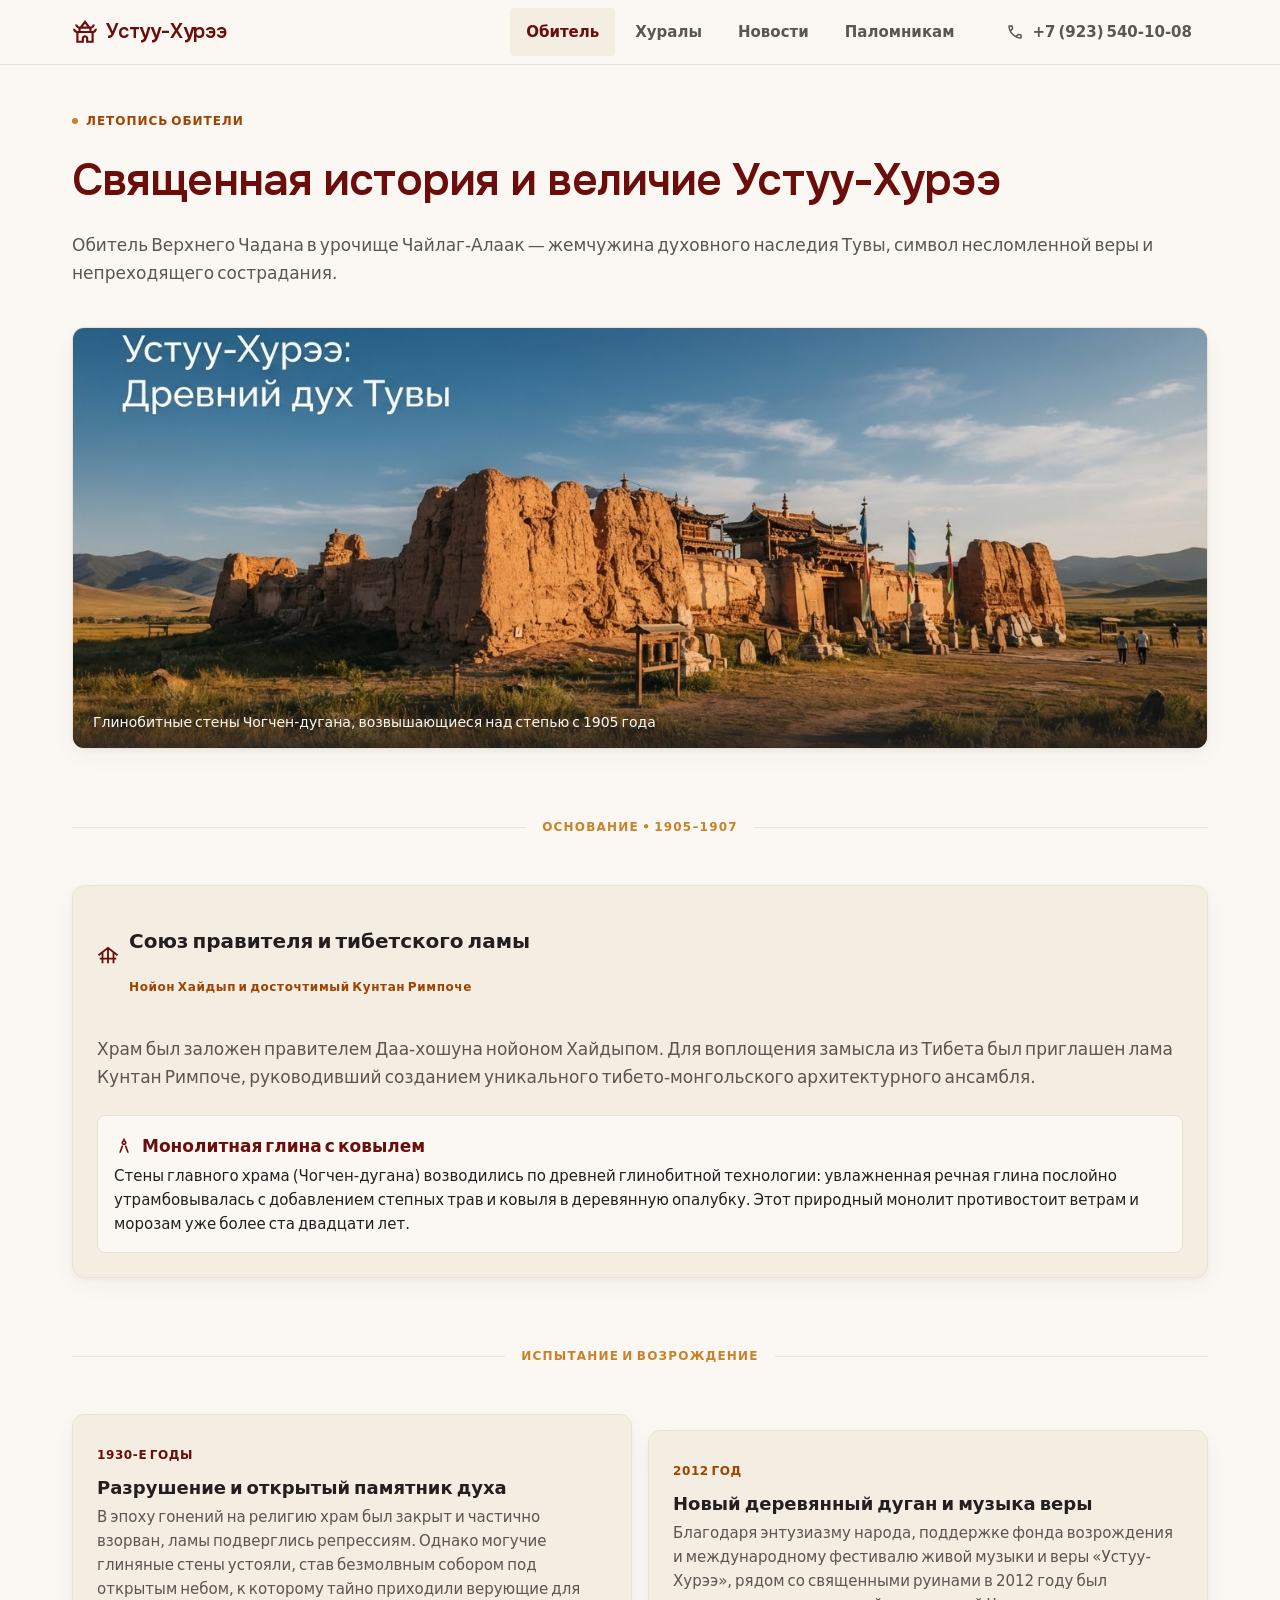
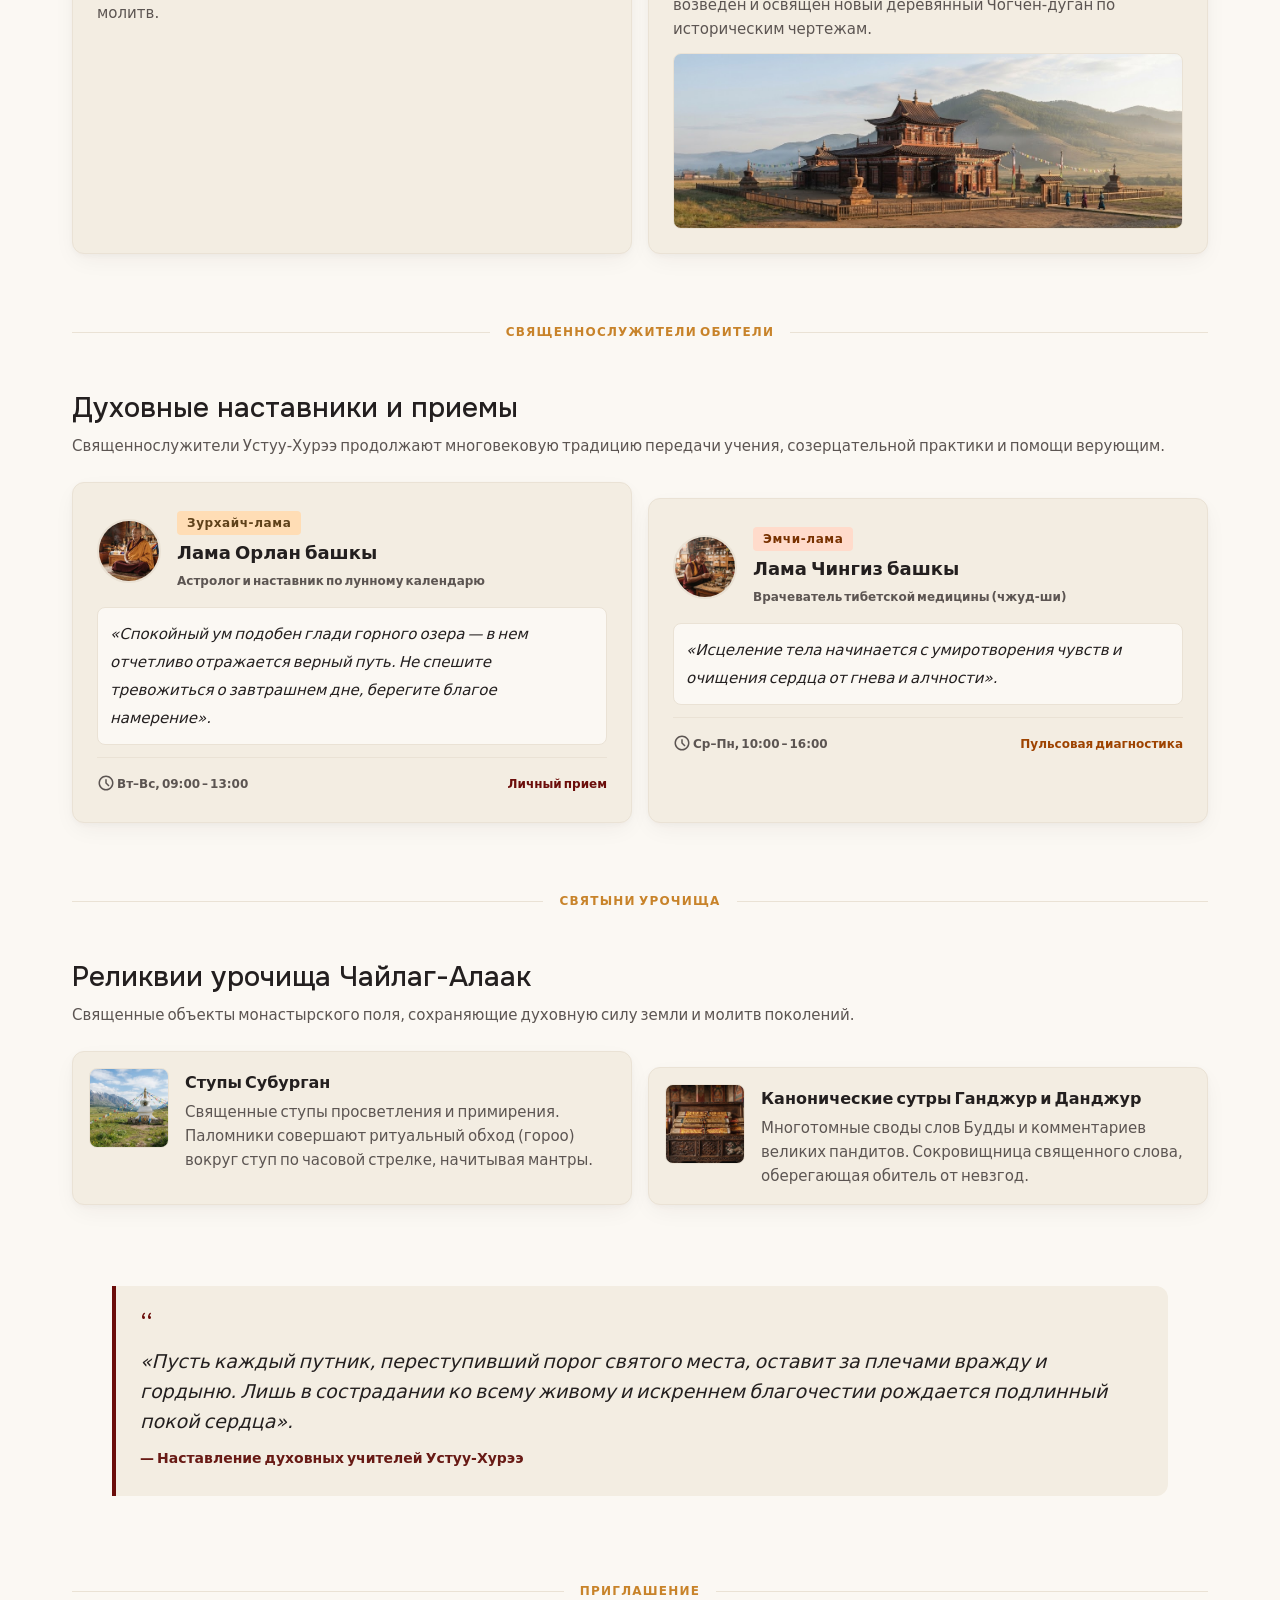
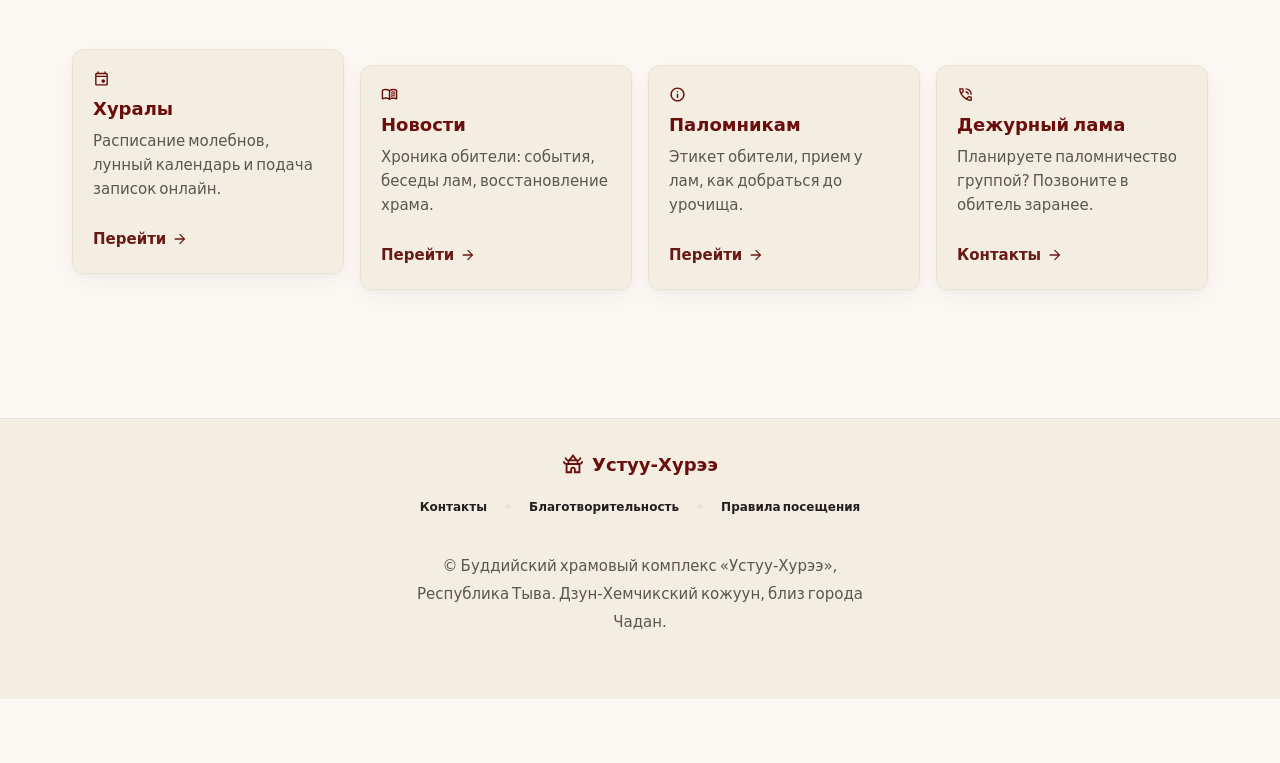
==== index.html @ 0ccac87c "Сайт Устуу-Хурээ: 4 страницы, админ-панель, дизайн-система Monastic Serenity" ====
<!DOCTYPE html>
<html lang="ru">
<head>
  <meta charset="utf-8">
  <meta name="viewport" content="width=device-width, initial-scale=1.0">
  <title>Устуу-Хурээ — буддийский храмовый комплекс в Туве</title>
  <meta name="description" content="Обитель Верхнего Чадана в урочище Чайлаг-Алаак: история с 1905 года, расписание хуралов, новости и памятка паломникам.">
  <link rel="icon" href="assets/img/favicon.png" type="image/png">
  <link rel="stylesheet" href="assets/css/site.css">
</head>
<body>

  <header class="topbar">
    <div class="container topbar-inner">
      <a class="brand" href="index.html">
        <svg class="ic" aria-hidden="true"><use href="assets/icons/sprite.svg#i-temple_buddhist"/></svg>
        <span class="brand-name" data-bind="site.name">Устуу-Хурээ</span>
      </a>
      <nav class="desktop-nav" aria-label="Основная навигация">
        <a href="index.html" class="active">Обитель</a>
        <a href="huraly.html">Хуралы</a>
        <a href="novosti.html">Новости</a>
        <a href="palomnikam.html">Паломникам</a>
        <a class="tel" data-bind-href="site.phoneHref" href="tel:+79235401008">
          <svg class="ic" aria-hidden="true"><use href="assets/icons/sprite.svg#i-call"/></svg>
          <span data-bind="site.phone">+7 (923) 540-10-08</span>
        </a>
      </nav>
    </div>
  </header>

  <main class="container page">

    <!-- 1. Hero -->
    <section class="section-gap">
      <span class="eyebrow lbl" data-bind="home.eyebrow">Летопись обители</span>
      <h1 class="h-xl" data-bind="home.title">Священная история и величие Устуу-Хурээ</h1>
      <p class="lede" data-bind="home.lede">Обитель Верхнего Чадана в урочище Чайлаг-Алаак — жемчужина духовного наследия Тувы.</p>
      <figure class="hero-media" style="margin:16px 0 0">
        <img data-bind-src="home.heroImg" src="assets/img/history-hero-clay-walls.jpg" alt="Глинобитные стены Чогчен-дугана" width="1408" height="768">
        <figcaption class="caption" data-bind="home.heroCaption">Глинобитные стены Чогчен-дугана</figcaption>
      </figure>
    </section>

    <!-- 2. Основание -->
    <section class="section-gap">
      <div class="ornament"><span data-bind="home.foundation.eyebrow">Основание • 1905–1907</span></div>
      <article class="card section-gap">
        <div class="card-head">
          <svg class="ic" aria-hidden="true"><use href="assets/icons/sprite.svg#i-foundation"/></svg>
          <div>
            <h2 class="t-lg" style="color:var(--charcoal)" data-bind="home.foundation.title">Союз правителя и тибетского ламы</h2>
            <span class="lbl" style="color:var(--secondary)" data-bind="home.foundation.subtitle">Нойон Хайдып и Кунтан Римпоче</span>
          </div>
        </div>
        <p class="body-md muted" data-bind="home.foundation.text">…</p>
        <div class="bento">
          <div class="bento-head">
            <svg class="ic" aria-hidden="true"><use href="assets/icons/sprite.svg#i-architecture"/></svg>
            <span data-bind="home.foundation.bentoTitle">Монолитная глина с ковылем</span>
          </div>
          <p data-bind="home.foundation.bentoText">…</p>
        </div>
      </article>
    </section>

    <!-- 3. Испытание и возрождение -->
    <section class="section-gap">
      <div class="ornament"><span data-bind="home.revivalEyebrow">Испытание и Возрождение</span></div>
      <div class="card-grid" id="eras-grid"><!-- eras --></div>
    </section>

    <!-- 4. Наставники -->
    <section class="section-gap">
      <div class="ornament"><span data-bind="home.lamasEyebrow">Священнослужители обители</span></div>
      <div class="section-head">
        <h2 class="h-md" style="color:var(--charcoal)" data-bind="home.lamasTitle">Духовные наставники и приемы</h2>
        <p class="body-sm muted" data-bind="home.lamasText">…</p>
      </div>
      <div class="card-grid" id="lamas-grid"><!-- lamas --></div>
    </section>

    <!-- 5. Реликвии -->
    <section class="section-gap">
      <div class="ornament"><span data-bind="home.relicsEyebrow">Святыни урочища</span></div>
      <div class="section-head">
        <h2 class="h-md" style="color:var(--charcoal)" data-bind="home.relicsTitle">Реликвии урочища Чайлаг-Алаак</h2>
        <p class="body-sm muted" data-bind="home.relicsText">…</p>
      </div>
      <div class="card-grid" id="relics-grid"><!-- relics --></div>
    </section>

    <!-- 6. Цитата -->
    <section>
      <blockquote class="Quote-block">
        <div class="Quote-mark">“</div>
        <p class="Quote-text" data-bind="home.quote.text">…</p>
        <footer class="Quote-author" data-bind="home.quote.author">— …</footer>
      </blockquote>
    </section>

    <!-- 7. Быстрые разделы -->
    <section class="section-gap">
      <div class="ornament"><span data-bind="home.inviteEyebrow">Приглашение</span></div>
      <div class="quick-grid">
        <a class="card quick-card" href="huraly.html">
          <svg class="ic" aria-hidden="true"><use href="assets/icons/sprite.svg#i-event"/></svg>
          <h3 class="t-md">Хуралы</h3>
          <p>Расписание молебнов, лунный календарь и подача записок онлайн.</p>
          <span class="link-arrow">Перейти <svg class="ic ic-sm" aria-hidden="true"><use href="assets/icons/sprite.svg#i-arrow_forward"/></svg></span>
        </a>
        <a class="card quick-card" href="novosti.html">
          <svg class="ic" aria-hidden="true"><use href="assets/icons/sprite.svg#i-menu_book"/></svg>
          <h3 class="t-md">Новости</h3>
          <p>Хроника обители: события, беседы лам, восстановление храма.</p>
          <span class="link-arrow">Перейти <svg class="ic ic-sm" aria-hidden="true"><use href="assets/icons/sprite.svg#i-arrow_forward"/></svg></span>
        </a>
        <a class="card quick-card" href="palomnikam.html">
          <svg class="ic" aria-hidden="true"><use href="assets/icons/sprite.svg#i-info"/></svg>
          <h3 class="t-md">Паломникам</h3>
          <p>Этикет обители, прием у лам, как добраться до урочища.</p>
          <span class="link-arrow">Перейти <svg class="ic ic-sm" aria-hidden="true"><use href="assets/icons/sprite.svg#i-arrow_forward"/></svg></span>
        </a>
        <a class="card quick-card" href="palomnikam.html#kontakt">
          <svg class="ic" aria-hidden="true"><use href="assets/icons/sprite.svg#i-phone_in_talk"/></svg>
          <h3 class="t-md">Дежурный лама</h3>
          <p>Планируете паломничество группой? Позвоните в обитель заранее.</p>
          <span class="link-arrow">Контакты <svg class="ic ic-sm" aria-hidden="true"><use href="assets/icons/sprite.svg#i-arrow_forward"/></svg></span>
        </a>
      </div>
    </section>

  </main>

  <footer class="site-footer">
    <div class="container footer-inner">
      <div class="footer-brand">
        <svg class="ic" aria-hidden="true"><use href="assets/icons/sprite.svg#i-temple_buddhist"/></svg>
        <span class="t-md" style="color:var(--primary)" data-bind="site.name">Устуу-Хурээ</span>
      </div>
      <nav class="footer-nav" aria-label="Дополнительно">
        <a href="palomnikam.html#kontakt">Контакты</a>
        <span class="dot">•</span>
        <a href="palomnikam.html#blagotvoritelnost">Благотворительность</a>
        <span class="dot">•</span>
        <a href="palomnikam.html">Правила посещения</a>
      </nav>
      <p class="footer-copy" data-bind="site.footerRegion">© Буддийский храмовый комплекс «Устуу-Хурээ», Республика Тыва.</p>
    </div>
  </footer>

  <nav class="tabbar" aria-label="Нижняя навигация">
    <a href="huraly.html">
      <svg class="ic" aria-hidden="true"><use href="assets/icons/sprite.svg#i-event"/></svg>
      <span>Хуралы</span>
    </a>
    <a href="novosti.html">
      <svg class="ic" aria-hidden="true"><use href="assets/icons/sprite.svg#i-menu_book"/></svg>
      <span>Новости</span>
    </a>
    <a href="index.html" class="active">
      <svg class="ic" aria-hidden="true"><use href="assets/icons/sprite.svg#i-auto_stories"/></svg>
      <span>Обитель</span>
    </a>
    <a href="palomnikam.html">
      <svg class="ic" aria-hidden="true"><use href="assets/icons/sprite.svg#i-info"/></svg>
      <span>Паломникам</span>
    </a>
  </nav>

  <script src="assets/js/site.js" defer></script>
  <script src="assets/js/render.js" defer></script>
</body>
</html>
---- assets/css/site.css ----
/* ==========================================================================
   Устуу-Хурээ — huree.ru
   Дизайн-система: «Ustuu-Khuree Monastic Serenity»
   Заголовки: Onest (замена Epilogue — у Epilogue нет кириллицы)
   Текст: Manrope
   ========================================================================== */

/* ---------- Шрифты (self-hosted) ---------- */
@font-face {
  font-family: 'Onest';
  font-style: normal;
  font-weight: 400 800;
  font-display: swap;
  src: url('../fonts/onest-cyrillic.woff2') format('woff2');
  unicode-range: U+0301, U+0400-045F, U+0490-0491, U+04B0-04B1, U+2116;
}
@font-face {
  font-family: 'Onest';
  font-style: normal;
  font-weight: 400 800;
  font-display: swap;
  src: url('../fonts/onest-latin.woff2') format('woff2');
  unicode-range: U+0000-00FF, U+0131, U+0152-0153, U+02BB-02BC, U+02C6, U+02DA, U+02DC, U+2000-206F, U+20AC, U+2122, U+2212, U+FEFF, U+FFFD;
}
@font-face {
  font-family: 'Manrope';
  font-style: normal;
  font-weight: 400 800;
  font-display: swap;
  src: url('../fonts/manrope-cyrillic.woff2') format('woff2');
  unicode-range: U+0301, U+0400-045F, U+0490-0491, U+04B0-04B1, U+2116;
}
@font-face {
  font-family: 'Manrope';
  font-style: normal;
  font-weight: 400 800;
  font-display: swap;
  src: url('../fonts/manrope-latin.woff2') format('woff2');
  unicode-range: U+0000-00FF, U+0131, U+0152-0153, U+02BB-02BC, U+02C6, U+02DA, U+02DC, U+2000-206F, U+20AC, U+2122, U+2212, U+FEFF, U+FFFD;
}

/* ---------- Токены ---------- */
:root {
  /* Палитра */
  --ivory: #FBF8F3;          /* фон-основа */
  --sand: #F3EDE2;           /* карточки, блоки */
  --linen: #EAE2D5;          /* границы */
  --charcoal: #231F1F;       /* основной текст */
  --muted: #5C5552;          /* вторичный текст */
  --primary: #6B0D0A;        /* монашеский бордо (заголовки, акценты) */
  --deep-burgundy: #681A15;  /* hover основного */
  --secondary: #9E4300;      /* терракота (интерактив, теги) */
  --saffron: #C8832A;        /* шагреневое золото (орнаменты) */
  --tertiary: #9D7A4D;       /* степная латунь */
  --primary-container: #8B261E;
  --primary-fixed: #FFDAD5;
  --secondary-fixed: #FFDBCB;
  --tertiary-fixed: #FFDDB5;
  --on-white: #FFFFFF;

  /* Тени */
  --shadow-ambient: 0 8px 24px -4px rgba(43, 38, 37, .06), 0 2px 6px -1px rgba(43, 38, 37, .04);

  /* Радиусы */
  --r-sm: 4px;
  --r-md: 8px;
  --r-lg: 12px;

  /* Типографика */
  --ff-head: 'Onest', 'Epilogue', system-ui, sans-serif;
  --ff-body: 'Manrope', system-ui, sans-serif;

  /* Сетка */
  --container: 75rem;
  --gutter: 1.25rem;
}

@media (min-width: 768px) {
  :root { --gutter: 2rem; }
}

/* ---------- Базовое ---------- */
*, *::before, *::after { box-sizing: border-box; }

html { -webkit-text-size-adjust: 100%; scroll-behavior: smooth; }

body {
  margin: 0;
  font-family: var(--ff-body);
  font-size: 17px;
  line-height: 28px;
  color: var(--charcoal);
  background: var(--ivory);
  min-height: 100vh;
  display: flex;
  flex-direction: column;
  -webkit-font-smoothing: antialiased;
  padding-bottom: calc(4rem + env(safe-area-inset-bottom)); /* место под нижнюю навигацию */
}

img { max-width: 100%; display: block; }

a { color: var(--primary); text-decoration: none; }
a:hover { color: var(--deep-burgundy); }

::selection { background: var(--primary-fixed); color: var(--primary); }

:focus-visible { outline: 2px solid var(--secondary); outline-offset: 2px; }

/* ---------- Контейнер ---------- */
.container {
  width: 100%;
  max-width: var(--container);
  margin-inline: auto;
  padding-inline: var(--gutter);
}

/* ---------- Иконки ---------- */
.ic {
  width: 1em;
  height: 1em;
  fill: currentColor;
  flex-shrink: 0;
  vertical-align: -0.125em;
}
.ic-lg { font-size: 24px; }
.ic-md { font-size: 20px; }
.ic-sm { font-size: 16px; }
.ic-xs { font-size: 13px; }

/* ---------- Типографика ---------- */
.h-xl, .h-lg, .h-md, .h-sm {
  font-family: var(--ff-head);
  color: var(--primary);
  margin: 0;
  text-wrap: balance;
}
.h-xl { font-size: 32px; line-height: 40px; font-weight: 600; letter-spacing: -0.01em; }
.h-lg { font-size: 26px; line-height: 34px; font-weight: 600; letter-spacing: -0.01em; }
.h-md { font-size: 22px; line-height: 30px; font-weight: 500; }
.h-sm { font-size: 22px; line-height: 30px; font-weight: 500; }

.t-lg { font-family: var(--ff-body); font-size: 20px; line-height: 28px; font-weight: 600; }
.t-md { font-family: var(--ff-body); font-size: 18px; line-height: 26px; font-weight: 600; }
.t-sm { font-family: var(--ff-body); font-size: 16px; line-height: 24px; font-weight: 600; }

.body-lg { font-size: 19px; line-height: 30px; }
.body-md { font-size: 17px; line-height: 28px; }
.body-sm { font-size: 15px; line-height: 24px; }
.body-sm, .body-md, .body-lg, .lede { margin: 0; }
.muted { color: var(--muted); }
.lede { color: var(--muted); line-height: 28px; }

.lbl {
  font-family: var(--ff-body);
  font-size: 12px;
  line-height: 16px;
  font-weight: 600;
  letter-spacing: 0.05em;
}
.lbl-lg { font-size: 16px; line-height: 22px; letter-spacing: 0.02em; font-weight: 600; }
.lbl-md { font-size: 14px; line-height: 20px; letter-spacing: 0.03em; font-weight: 500; }
.uppercase { text-transform: uppercase; }

@media (min-width: 768px) {
  .h-xl { font-size: 44px; line-height: 54px; letter-spacing: -0.02em; }
  .h-lg { font-size: 36px; line-height: 46px; }
  .h-md { font-size: 28px; line-height: 36px; }
}

/* ---------- Кнопки ---------- */
.btn {
  display: inline-flex;
  align-items: center;
  justify-content: center;
  gap: 8px;
  min-height: 48px;
  padding: 0 24px;
  border: none;
  border-radius: var(--r-sm);
  font-family: var(--ff-body);
  font-size: 16px;
  font-weight: 600;
  line-height: 22px;
  letter-spacing: 0.02em;
  cursor: pointer;
  transition: background-color .2s ease, color .2s ease, opacity .2s ease;
  text-decoration: none;
}
.btn-primary { background: var(--primary); color: var(--on-white); box-shadow: var(--shadow-ambient); }
.btn-primary:hover { background: var(--deep-burgundy); color: var(--on-white); }
.btn-secondary { background: transparent; color: var(--charcoal); border: 1px solid var(--linen); }
.btn-secondary:hover { background: var(--sand); }
.btn:active { opacity: .9; }
.btn-block { width: 100%; min-height: 54px; }

/* Тихая ссылка */
.link {
  color: var(--primary);
  text-decoration: underline;
  text-underline-offset: 4px;
  text-decoration-thickness: 1px;
  transition: color .2s ease;
}
.link:hover { color: var(--deep-burgundy); }
.link-arrow { display: inline-flex; align-items: center; gap: 6px; color: var(--deep-burgundy); font-weight: 600; text-decoration: none; }
.link-arrow:hover { text-decoration: underline; text-underline-offset: 4px; }

/* ---------- Чипы / бейджи ---------- */
.chip {
  display: inline-flex;
  align-items: center;
  gap: 6px;
  padding: 8px 16px;
  border-radius: 4px;
  border: 1px solid var(--linen);
  background: var(--sand);
  color: var(--charcoal);
  font-size: 14px;
  font-weight: 500;
  line-height: 20px;
  letter-spacing: 0.03em;
  white-space: nowrap;
  cursor: pointer;
  transition: background-color .2s ease, color .2s ease;
}
.chip:hover { background: var(--linen); }
.chip-active { background: var(--primary); border-color: var(--primary); color: var(--on-white); }
.chip-row { display: flex; gap: 8px; overflow-x: auto; padding-bottom: 4px; scrollbar-width: none; margin-inline: calc(var(--gutter) * -1); padding-inline: var(--gutter); }
.chip-row::-webkit-scrollbar { display: none; }

/* Метка-надзаголовок */
.eyebrow {
  display: inline-flex;
  align-items: center;
  gap: 8px;
  color: var(--secondary);
  font-weight: 600;
  text-transform: uppercase;
  letter-spacing: 0.08em;
}
.eyebrow::before { content: ''; width: 6px; height: 6px; border-radius: 50%; background: var(--saffron); }

.badge {
  display: inline-block;
  padding: 4px 10px;
  border-radius: 4px;
  font-size: 12px;
  font-weight: 600;
  line-height: 16px;
  letter-spacing: 0.05em;
}
.badge-primary { background: var(--primary-container); color: var(--on-white); }
.badge-time { background: var(--saffron); color: var(--on-white); }
.badge-muted { background: var(--tertiary-fixed); color: #5E411A; }
.badge-outline { background: var(--ivory); border: 1px solid var(--linen); color: var(--secondary); }
.badge-tag { background: var(--secondary-fixed); color: #783100; }

/* ---------- Карточки ---------- */
.card {
  background: var(--sand);
  border: 1px solid var(--linen);
  border-radius: var(--r-lg);
  padding: 24px;
  box-shadow: var(--shadow-ambient);
}
.card-plain { box-shadow: none; }
.card-pad-md { padding: 18px; }

.card + .card { margin-top: 16px; }
.card-grid { display: grid; gap: 16px; grid-template-columns: 1fr; }
@media (min-width: 768px) { .card-grid { grid-template-columns: repeat(2, 1fr); } }
@media (min-width: 1024px) { .card-grid-3 { grid-template-columns: repeat(3, 1fr); } }

/* Заголовок карточки с иконкой */
.card-head { display: flex; align-items: center; gap: 10px; margin-bottom: 12px; }
.card-head .ic { color: var(--primary); font-size: 22px; }

/* Водяной знак-иконка в правом верхнем углу карточки */
.watermark { position: absolute; top: -16px; right: -16px; width: 90px; height: 90px; color: var(--primary); opacity: .05; pointer-events: none; }
.card-relative { position: relative; overflow: hidden; }

/* Правило с ромбом (традиционный разделитель) */
.divider-knot {
  display: flex;
  align-items: center;
  gap: 8px;
  opacity: .5;
  margin: 8px 0;
}
.divider-knot::before, .divider-knot::after { content: ''; height: 1px; background: var(--linen); flex: 1; }
.divider-knot > span { color: var(--tertiary); font-size: 12px; }

/* Секционный заголовок-орнамент */
.ornament {
  display: flex;
  align-items: center;
  gap: 16px;
  margin-bottom: 20px;
}
.ornament::before, .ornament::after { content: ''; height: 1px; background: var(--linen); flex: 1; }
.ornament > span { color: var(--saffron); font-size: 12px; font-weight: 600; letter-spacing: 0.1em; text-transform: uppercase; white-space: nowrap; }

/* ---------- Секции ---------- */
main { flex: 1; }
.page { display: flex; flex-direction: column; gap: 64px; padding-top: 24px; padding-bottom: 64px; }
.section-gap { display: flex; flex-direction: column; gap: 16px; }

@media (min-width: 768px) {
  .page { padding-top: 48px; padding-bottom: 96px; }
  .section-gap { gap: 24px; }
}

/* ---------- Hero ---------- */
.hero-media {
  position: relative;
  border-radius: var(--r-lg);
  overflow: hidden;
  border: 1px solid var(--linen);
  box-shadow: var(--shadow-ambient);
}
.hero-media img { width: 100%; height: 256px; object-fit: cover; }
@media (min-width: 768px) { .hero-media img { height: 420px; } }
.hero-media .caption {
  position: absolute;
  inset-inline: 0;
  bottom: 0;
  padding: 24px 20px 16px;
  background: linear-gradient(to top, rgba(35, 31, 31, .8), transparent);
  color: var(--ivory);
  font-size: 14px;
  line-height: 20px;
  font-weight: 500;
}

.hero-meta {
  display: flex;
  justify-content: space-between;
  gap: 12px;
  padding: 12px 16px;
  background: rgba(243, 237, 226, .95);
  border-top: 1px solid var(--linen);
  font-size: 12px;
  font-weight: 600;
  color: var(--muted);
}
.hero-meta strong { color: var(--deep-burgundy); }

/* ---------- Шапка ---------- */
.topbar {
  position: sticky;
  top: 0;
  z-index: 40;
  background: var(--ivory);
  border-bottom: 1px solid var(--linen);
}
.topbar-inner {
  display: flex;
  align-items: center;
  justify-content: space-between;
  height: 64px;
}
.brand { display: inline-flex; align-items: center; gap: 8px; color: var(--primary); }
.brand .ic { font-size: 26px; }
.brand-name {
  font-family: var(--ff-head);
  font-size: 20px;
  font-weight: 600;
  letter-spacing: -0.01em;
}

/* Десктоп-меню */
.desktop-nav { display: none; }
.topbar .tel { display: none; }
@media (min-width: 768px) {
  .desktop-nav { display: flex; align-items: center; gap: 4px; }
  .desktop-nav a {
    padding: 10px 16px;
    border-radius: var(--r-sm);
    font-size: 15px;
    font-weight: 600;
    color: var(--muted);
    transition: color .2s, background-color .2s;
  }
  .desktop-nav a:hover { color: var(--primary); background: var(--sand); }
  .desktop-nav a.active { color: var(--primary); background: var(--sand); }
  .topbar .tel { display: inline-flex; align-items: center; gap: 8px; margin-left: 16px; font-weight: 600; }
  .topbar .tel .ic { font-size: 18px; }
}

/* ---------- Нижняя навигация (mobile) ---------- */
.tabbar {
  position: fixed;
  bottom: 0;
  left: 0;
  right: 0;
  z-index: 50;
  display: flex;
  justify-content: space-around;
  align-items: center;
  height: calc(4rem + env(safe-area-inset-bottom));
  padding-bottom: env(safe-area-inset-bottom);
  background: var(--ivory);
  border-top: 1px solid var(--linen);
}
.tabbar a {
  display: flex;
  flex-direction: column;
  align-items: center;
  justify-content: center;
  gap: 2px;
  flex: 1;
  height: 100%;
  color: var(--muted);
  font-size: 12px;
  font-weight: 600;
  letter-spacing: 0.05em;
  transition: color .2s ease, transform .15s ease;
}
.tabbar a .ic { font-size: 24px; }
.tabbar a:hover { color: var(--secondary); }
.tabbar a:active { transform: scale(.95); }
.tabbar a.active { color: var(--primary); }
@media (min-width: 768px) { .tabbar { display: none; } }

/* ---------- Хуралы: карточка службы ---------- */
.service { position: relative; overflow: hidden; }
.service-top { display: flex; flex-wrap: wrap; align-items: center; justify-content: space-between; gap: 8px; }
.service-badges { display: flex; align-items: center; gap: 8px; flex-wrap: wrap; }
.service-place { display: inline-flex; align-items: center; gap: 4px; color: var(--muted); font-size: 12px; font-weight: 600; }
.service-place .ic { font-size: 16px; }
.service-title { color: var(--primary); font-weight: 700; letter-spacing: -0.01em; margin: 12px 0 4px; }
.service-foot {
  display: flex;
  flex-direction: column;
  gap: 12px;
  padding-top: 12px;
  margin-top: 12px;
  border-top: 1px solid rgba(234, 226, 213, .8);
}
@media (min-width: 640px) {
  .service-foot { flex-direction: row; align-items: center; justify-content: space-between; }
}
.service-offering { display: inline-flex; align-items: center; gap: 8px; color: var(--charcoal); font-size: 12px; font-weight: 600; }
.service-offering .ic { color: var(--saffron); font-size: 18px; }
.service-note { display: flex; align-items: center; gap: 6px; color: var(--muted); font-size: 15px; }
.service-note .ic { color: var(--tertiary); font-size: 18px; }

/* ---------- Табы периода ---------- */
.tabs {
  display: grid;
  grid-template-columns: repeat(2, 1fr);
  gap: 4px;
  padding: 4px;
  background: var(--sand);
  border: 1px solid var(--linen);
  border-radius: var(--r-md);
}
@media (min-width: 640px) { .tabs { display: flex; flex-wrap: wrap; } }
.tab {
  padding: 10px 16px;
  border: none;
  background: transparent;
  border-radius: calc(var(--r-md) - 3px);
  font-family: var(--ff-body);
  font-size: 14px;
  font-weight: 500;
  color: var(--muted);
  cursor: pointer;
  transition: background-color .15s ease, color .15s ease;
  display: inline-flex;
  align-items: center;
  justify-content: center;
  gap: 6px;
  white-space: nowrap;
}
.tab:hover { color: var(--primary); }
.tab-active {
  background: var(--ivory);
  color: var(--primary);
  font-weight: 700;
  border: 1px solid rgba(234, 226, 213, .6);
  box-shadow: var(--shadow-ambient);
}

/* ---------- Формы ---------- */
.field { display: flex; flex-direction: column; gap: 6px; }
.field > label, .field > span > label {
  font-size: 14px;
  font-weight: 600;
  color: var(--charcoal);
}
.field-hint { font-size: 15px; color: var(--muted); margin: 0; }

.input, .select, .textarea {
  width: 100%;
  font-family: var(--ff-body);
  font-size: 17px;
  line-height: 24px;
  color: var(--charcoal);
  background: var(--ivory);
  border: 1px solid var(--linen);
  border-radius: var(--r-sm);
  padding: 14px 16px;
  transition: border-color .2s ease;
}
.input:focus, .select:focus, .textarea:focus {
  outline: none;
  border-color: var(--muted);
}
.input::placeholder, .textarea::placeholder { color: rgba(92, 85, 82, .7); }
.textarea { resize: vertical; min-height: 96px; }

.select-wrap { position: relative; }
.select { appearance: none; padding-right: 48px; cursor: pointer; }
.select-wrap .ic {
  position: absolute;
  right: 16px;
  top: 50%;
  transform: translateY(-50%);
  color: var(--muted);
  font-size: 22px;
  pointer-events: none;
}

/* Радио-карточки */
.radio-grid { display: grid; gap: 8px; }
.radio-grid.cols-2 { grid-template-columns: repeat(2, 1fr); }
.radio-grid.cols-4 { grid-template-columns: repeat(2, 1fr); }
@media (min-width: 640px) { .radio-grid.cols-4 { grid-template-columns: repeat(4, 1fr); } }
.radio-card {
  position: relative;
  display: flex;
  align-items: center;
  justify-content: center;
  gap: 6px;
  min-height: 48px;
  padding: 12px 16px;
  border: 1px solid var(--linen);
  border-radius: var(--r-sm);
  background: var(--ivory);
  font-size: 14px;
  font-weight: 600;
  cursor: pointer;
  transition: background-color .2s ease, border-color .2s ease, color .2s ease;
}
.radio-card:hover { background: var(--sand); }
.radio-card input { position: absolute; opacity: 0; pointer-events: none; }
.radio-card:has(:checked) { border-color: var(--primary); background: rgba(255, 218, 213, .4); color: var(--primary); }
.radio-card.alt:has(:checked) { border-color: var(--secondary); background: rgba(254, 219, 203, .5); color: var(--secondary); }
.radio-card .ic { font-size: 18px; }

/* Форма в карточке */
.form-card { padding: 24px; }
@media (min-width: 768px) { .form-card { padding: 32px; } }
.form-card form { display: flex; flex-direction: column; gap: 16px; }
.form-section-head { padding-bottom: 16px; border-bottom: 1px solid var(--linen); display: flex; flex-direction: column; gap: 8px; }
.form-note { text-align: center; color: var(--muted); font-size: 12px; margin: 0; }

/* Успех после отправки */
.form-success {
  display: flex;
  flex-direction: column;
  align-items: center;
  gap: 8px;
  text-align: center;
  padding: 24px 16px;
  color: var(--primary);
}
.form-success .ic { font-size: 44px; color: var(--saffron); }

/* ---------- Новости ---------- */
.news-item { display: flex; gap: 16px; padding: 18px; }
.news-thumb {
  width: 96px;
  height: 96px;
  flex-shrink: 0;
  border-radius: var(--r-md);
  overflow: hidden;
  background: var(--linen);
}
.news-thumb img { width: 100%; height: 100%; object-fit: cover; }
.news-body { display: flex; flex-direction: column; gap: 4px; min-width: 0; flex: 1; }
.news-cat { display: inline-flex; align-items: center; gap: 4px; color: var(--secondary); font-size: 12px; font-weight: 600; }
.news-cat .ic { font-size: 13px; }
.news-title { color: var(--charcoal); font-weight: 600; }
.news-title a { color: inherit; }
.news-title a:hover { color: var(--primary); }
.news-excerpt { color: var(--muted); display: -webkit-box; -webkit-line-clamp: 2; -webkit-box-orient: vertical; overflow: hidden; }
.news-meta {
  display: flex;
  justify-content: space-between;
  gap: 8px;
  margin-top: auto;
  padding-top: 8px;
  border-top: 1px solid rgba(234, 226, 213, .6);
  color: var(--muted);
  font-size: 12px;
  font-weight: 600;
}
.news-meta a { color: var(--primary); font-weight: 700; }
.news-meta a:hover { text-decoration: underline; text-underline-offset: 3px; }

/* Главная новость */
.news-feature { padding: 0; overflow: hidden; position: relative; }
.news-feature-img { position: relative; }
.news-feature-img img { width: 100%; height: 224px; object-fit: cover; }
@media (min-width: 768px) { .news-feature-img img { height: 320px; } }
.news-feature-flag {
  position: absolute;
  top: 16px;
  left: 16px;
  padding: 6px 12px;
  border-radius: var(--r-sm);
  background: var(--deep-burgundy);
  color: var(--ivory);
  font-size: 12px;
  font-weight: 600;
  letter-spacing: 0.05em;
}
.news-feature-reading {
  position: absolute;
  bottom: 8px;
  right: 16px;
  display: inline-flex;
  align-items: center;
  gap: 4px;
  padding: 2px 8px;
  border-radius: var(--r-sm);
  background: rgba(35, 31, 31, .8);
  color: var(--ivory);
  font-size: 12px;
  font-weight: 600;
  backdrop-filter: blur(4px);
}
.news-feature-body { padding: 24px; display: flex; flex-direction: column; gap: 8px; }
@media (min-width: 768px) { .news-feature-body { padding: 32px; } }
.news-feature-body h2 { margin: 0; color: var(--primary); font-size: 22px; line-height: 30px; font-weight: 500; }
.news-quote {
  border-left: 2px solid var(--primary);
  background: var(--ivory);
  padding: 12px 16px;
  border-radius: 0 var(--r-sm) var(--r-sm) 0;
  color: var(--muted);
  font-style: italic;
  font-size: 15px;
}

/* ---------- Правила паломникам ---------- */
.rule-item { display: flex; gap: 12px; align-items: flex-start; padding: 16px; }
.rule-icon {
  width: 40px;
  height: 40px;
  border-radius: var(--r-sm);
  background: var(--ivory);
  border: 1px solid var(--linen);
  display: flex;
  align-items: center;
  justify-content: center;
  color: var(--primary);
  flex-shrink: 0;
}
.rule-icon .ic { font-size: 20px; }
.rule-item h3 { margin: 0 0 4px; color: var(--primary); font-size: 16px; font-weight: 600; }
.rule-item p { margin: 0; color: var(--muted); font-size: 15px; line-height: 24px; }
.rule-item strong { color: var(--charcoal); font-weight: 600; }

/* ---------- Ламы ---------- */
.lama-card { display: flex; flex-direction: column; gap: 12px; }
.lama-head { display: flex; align-items: center; gap: 16px; }
.lama-avatar { width: 64px; height: 64px; border-radius: 50%; overflow: hidden; border: 2px solid var(--linen); flex-shrink: 0; }
.lama-avatar img { width: 100%; height: 100%; object-fit: cover; }
.lama-role { display: inline-block; padding: 2px 8px; border-radius: 4px; font-size: 12px; font-weight: 600; }
.lama-name { margin: 4px 0 2px; color: var(--charcoal); }
.lama-spec { color: var(--muted); font-size: 12px; font-weight: 600; margin: 0; }
.lama-quote {
  background: var(--ivory);
  border: 1px solid var(--linen);
  border-radius: var(--r-md);
  padding: 12px;
  color: var(--charcoal);
  font-style: italic;
  font-size: 15px;
  margin: 0;
}
.lama-schedule {
  display: flex;
  justify-content: space-between;
  align-items: center;
  gap: 8px;
  padding-top: 12px;
  border-top: 1px solid var(--linen);
  color: var(--muted);
  font-size: 12px;
  font-weight: 600;
}
.lama-schedule .ic { font-size: 18px; vertical-align: -4px; }

/* ---------- Реликвии ---------- */
.relic { display: flex; gap: 16px; align-items: flex-start; padding: 16px; }
.relic-img {
  width: 80px;
  height: 80px;
  border-radius: var(--r-md);
  border: 1px solid var(--linen);
  background: var(--ivory);
  overflow: hidden;
  flex-shrink: 0;
}
.relic-img img { width: 100%; height: 100%; object-fit: cover; }
.relic h3 { margin: 0 0 4px; color: var(--charcoal); font-size: 16px; font-weight: 600; }
.relic p { margin: 0; color: var(--muted); font-size: 15px; line-height: 24px; }

/* ---------- Цитата-наставление ---------- */
.Quote-block {
  background: var(--sand);
  border-left: 4px solid var(--primary);
  border-radius: 0 var(--r-lg) var(--r-lg) 0;
  padding: 24px;
  display: flex;
  flex-direction: column;
  gap: 8px;
}
.Quote-mark { font-family: var(--ff-head); font-size: 28px; line-height: 1; color: var(--primary); }
.Quote-text { font-style: italic; font-size: 19px; line-height: 30px; color: var(--charcoal); margin: 0; }
.Quote-author { color: var(--deep-burgundy); font-size: 14px; font-weight: 600; }

/* ---------- Лунный календарь ---------- */
.moon-grid { display: grid; gap: 16px; grid-template-columns: 1fr; }
@media (min-width: 768px) { .moon-grid { grid-template-columns: repeat(3, 1fr); } }
.moon-card { display: flex; flex-direction: column; gap: 4px; padding: 16px; box-shadow: none; }
.moon-head { display: flex; align-items: center; justify-content: space-between; }
.moon-day {
  width: 32px;
  height: 32px;
  border-radius: 50%;
  display: flex;
  align-items: center;
  justify-content: center;
  font-weight: 700;
  font-size: 16px;
  font-family: var(--ff-body);
}
.moon-day-8 { background: rgba(200, 131, 42, .2); color: var(--secondary); }
.moon-day-15 { background: var(--primary-fixed); color: var(--primary); }
.moon-day-30 { background: var(--linen); color: var(--charcoal); }
.moon-kind { color: var(--muted); text-transform: uppercase; font-size: 12px; font-weight: 600; }
.moon-card h3 { margin: 4px 0; color: var(--primary); font-size: 18px; font-weight: 600; }
.moon-card p { margin: 0; color: var(--muted); font-size: 15px; line-height: 24px; }

/* ---------- Подписка ---------- */
.subscribe { max-width: 640px; margin-inline: auto; }

/* ---------- Как добраться ---------- */
.gps-chip {
  display: inline-flex;
  align-items: center;
  gap: 8px;
  padding: 6px 12px;
  background: var(--ivory);
  border: 1px solid var(--linen);
  border-radius: var(--r-sm);
  color: var(--primary);
  font-size: 12px;
  font-weight: 600;
}

/* ---------- Контакт-центр ---------- */
.contact-center { text-align: center; display: flex; flex-direction: column; align-items: center; gap: 4px; }
.contact-icon {
  width: 48px;
  height: 48px;
  border-radius: 50%;
  background: var(--ivory);
  border: 1px solid var(--linen);
  display: flex;
  align-items: center;
  justify-content: center;
  color: var(--primary);
  margin-bottom: 8px;
}
.contact-icon .ic { font-size: 24px; }
.phone-frame {
  display: inline-block;
  padding: 6px 16px;
  background: var(--ivory);
  border: 1px solid var(--linen);
  border-radius: var(--r-sm);
  color: var(--primary);
  font-weight: 700;
  letter-spacing: 0.04em;
  margin: 8px 0 16px;
}

/* ---------- Подвал ---------- */
.site-footer {
  margin-top: 48px;
  background: var(--sand);
  border-top: 1px solid var(--linen);
}
.footer-inner {
  display: flex;
  flex-direction: column;
  align-items: center;
  text-align: center;
  gap: 16px;
  padding-top: 32px;
  padding-bottom: 32px;
}
.footer-brand { display: inline-flex; align-items: center; gap: 8px; color: var(--primary); }
.footer-brand .ic { font-size: 22px; }
.footer-nav { display: flex; flex-wrap: wrap; justify-content: center; gap: 8px 16px; }
.footer-nav a { color: var(--charcoal); font-size: 12px; font-weight: 600; }
.footer-nav a:hover { color: var(--primary); }
.footer-nav .dot { color: var(--linen); }
.footer-copy { color: var(--muted); font-size: 15px; max-width: 480px; }
@media (min-width: 768px) { .footer-inner { padding-bottom: 48px; } }

/* ---------- Оглавление страницы (мелочи) ---------- */
.section-head { display: flex; flex-direction: column; gap: 8px; }
.section-head-row { display: flex; align-items: center; justify-content: space-between; gap: 12px; border-bottom: 1px solid var(--linen); padding-bottom: 8px; flex-wrap: wrap; }
.lunar-day-chip {
  background: var(--sand);
  border: 1px solid var(--linen);
  border-radius: var(--r-sm);
  padding: 4px 12px;
  color: var(--muted);
  font-size: 12px;
  font-weight: 600;
  white-space: nowrap;
}

/* Куда пойти с главной */
.quick-grid { display: grid; gap: 16px; grid-template-columns: 1fr; }
@media (min-width: 640px) { .quick-grid { grid-template-columns: repeat(2, 1fr); } }
@media (min-width: 1024px) { .quick-grid { grid-template-columns: repeat(4, 1fr); } }
.quick-card { display: flex; flex-direction: column; gap: 8px; padding: 20px; height: 100%; }
.quick-card .ic-lg { color: var(--primary); font-size: 28px; }
.quick-card h3 { margin: 0; color: var(--primary); }
.quick-card p { margin: 0; color: var(--muted); font-size: 15px; line-height: 24px; flex: 1; }
.quick-card .link-arrow { font-size: 15px; }

/* Оглавление истории */
.timeline-era { padding: 24px; }
.timeline-era .era { color: var(--primary); text-transform: uppercase; font-size: 12px; font-weight: 600; letter-spacing: 0.05em; }
.timeline-era h3 { margin: 4px 0; color: var(--charcoal); font-size: 18px; font-weight: 600; }
.timeline-era p { margin: 0; color: var(--muted); font-size: 15px; line-height: 24px; }
.timeline-era img { width: 100%; height: 176px; object-fit: cover; border-radius: var(--r-md); border: 1px solid var(--linen); margin-top: 12px; }

.bento {
  background: var(--ivory);
  border: 1px solid var(--linen);
  border-radius: var(--r-md);
  padding: 16px;
  display: flex;
  flex-direction: column;
  gap: 4px;
}
.bento-head { display: flex; align-items: center; gap: 8px; color: var(--primary); font-weight: 600; }
.bento-head .ic { font-size: 20px; }
.bento p { margin: 0; color: var(--charcoal); font-size: 15px; line-height: 24px; }

/* Анимация появления (легкая) */
@media (prefers-reduced-motion: no-preference) {
  .reveal { opacity: 0; transform: translateY(8px); transition: opacity .5s ease, transform .5s ease; }
  .reveal.in { opacity: 1; transform: none; }
}
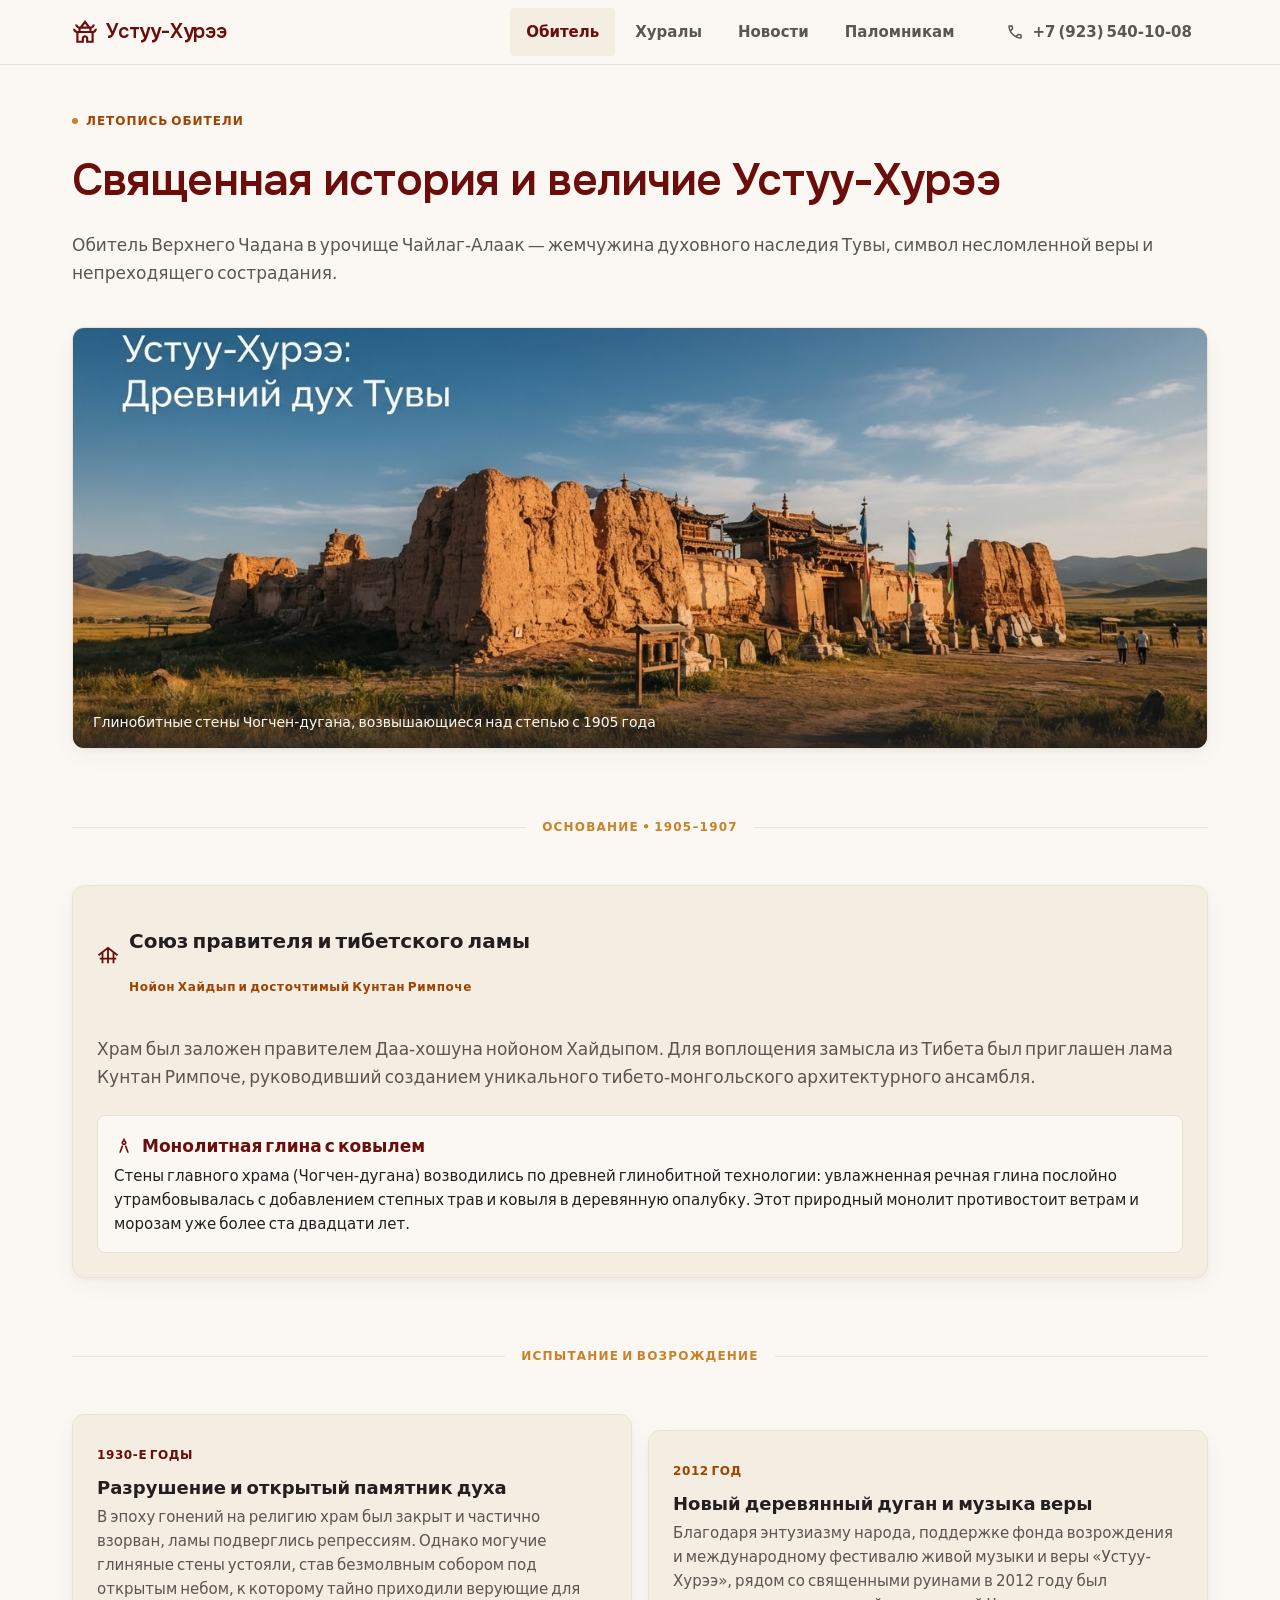
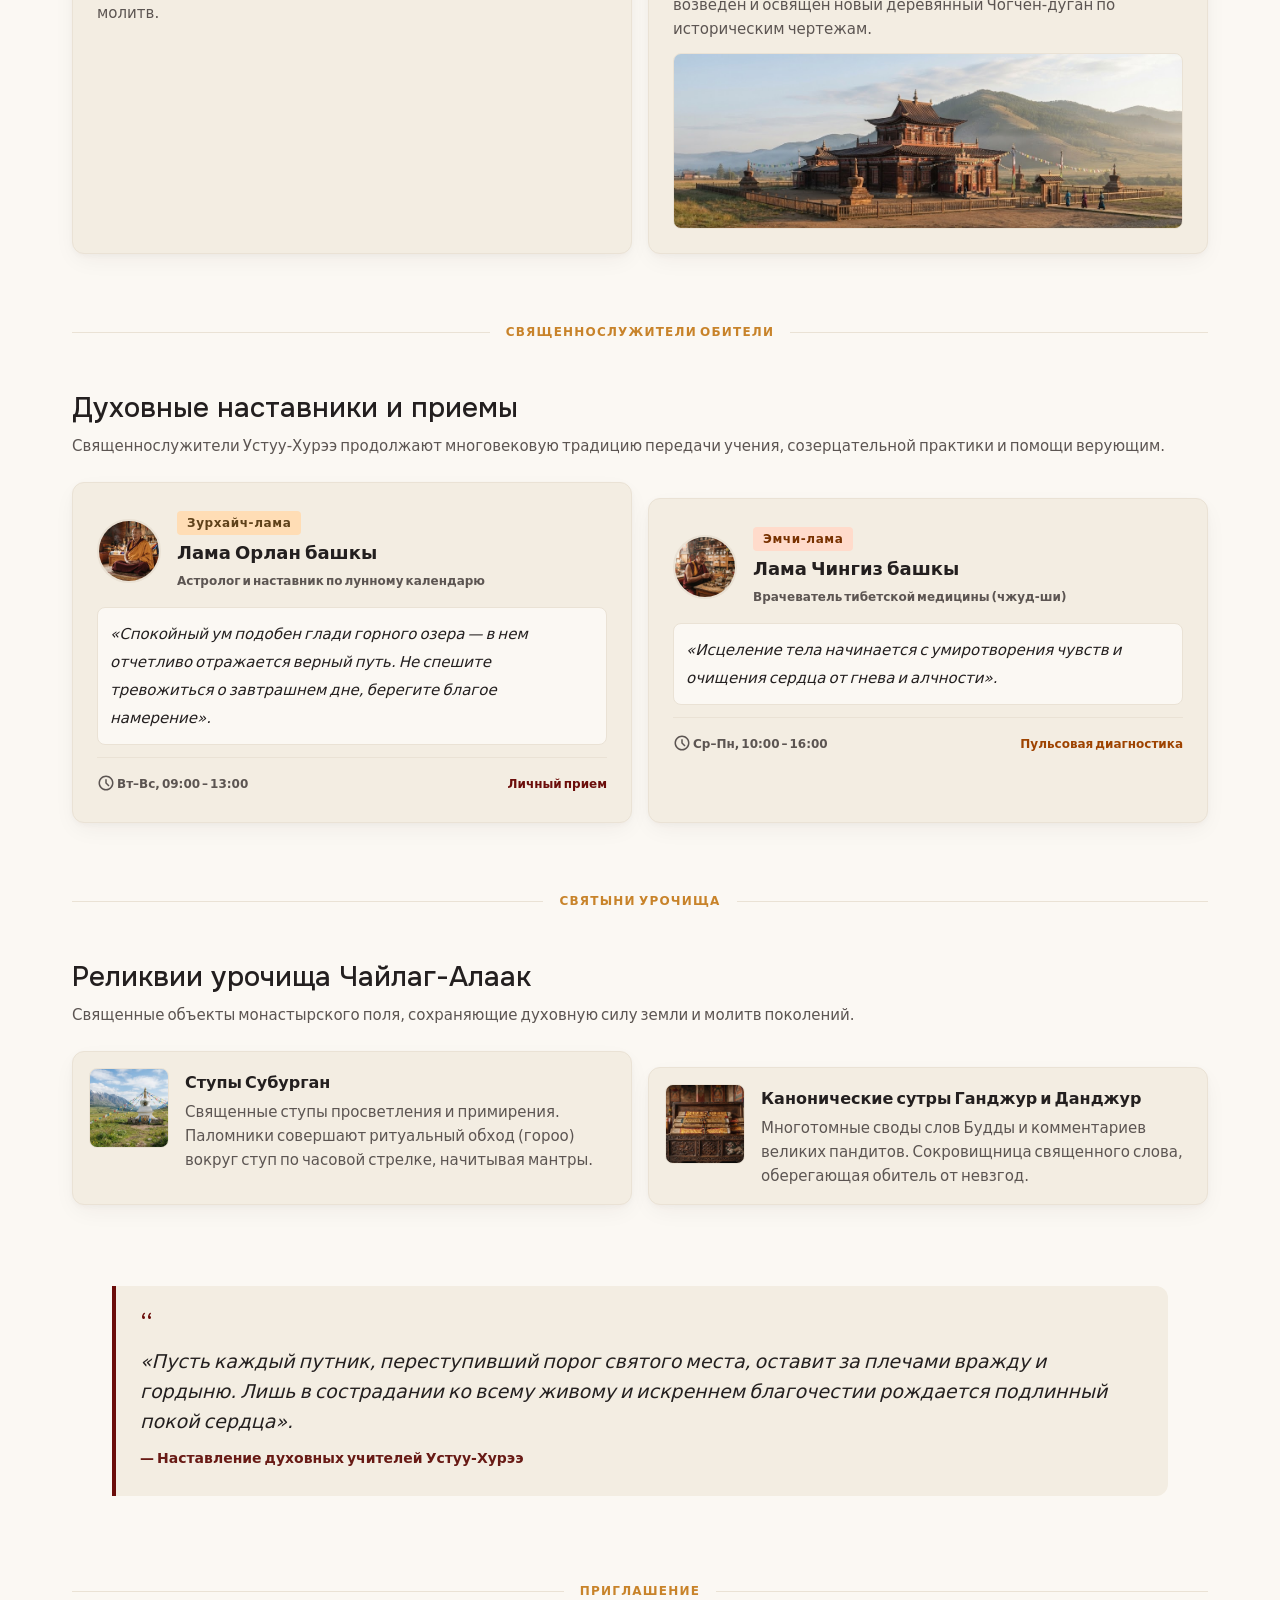
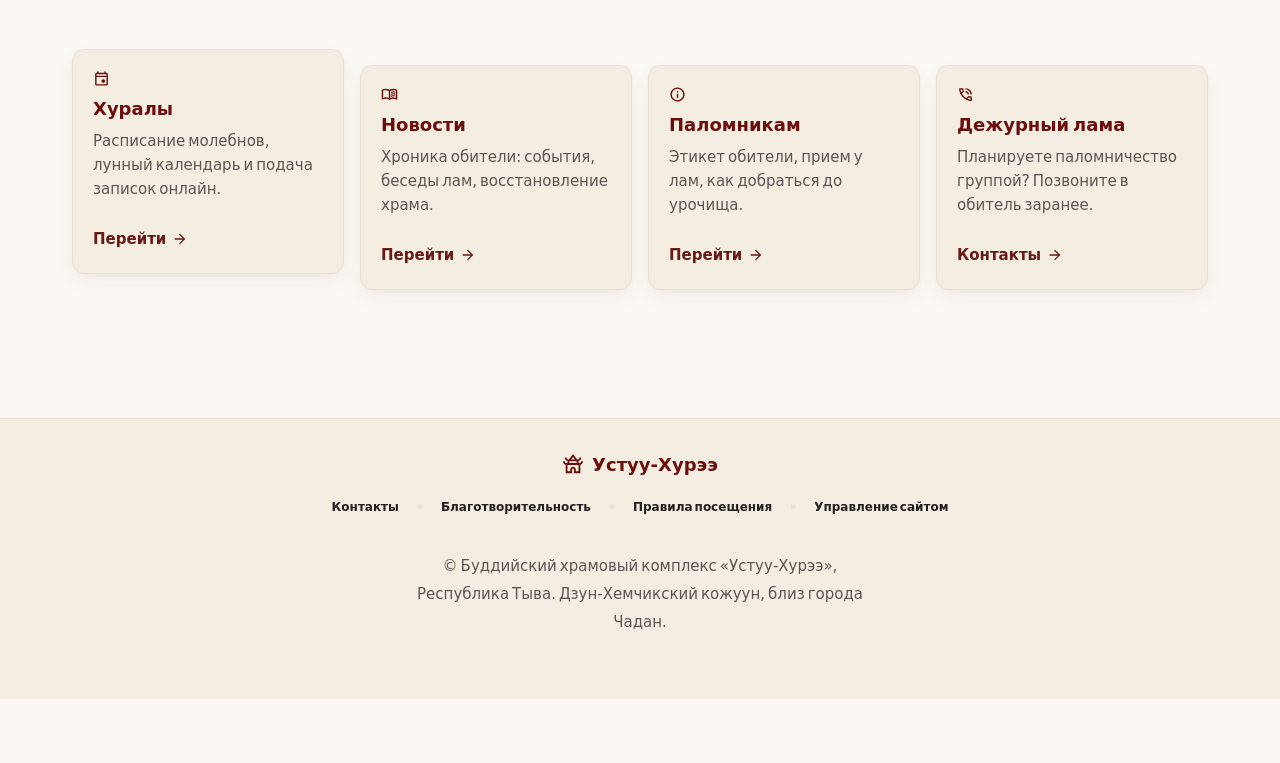
==== commit a3bbf503: "Понятная админка: мастер подключения, визуальные иконки, выбор категорий, кнопки форматирования" ====
--- a/index.html
+++ b/index.html
@@ -144,6 +144,8 @@
         <a href="palomnikam.html#blagotvoritelnost">Благотворительность</a>
         <span class="dot">•</span>
         <a href="palomnikam.html">Правила посещения</a>
+        <span class="dot">•</span>
+        <a href="admin.html">Управление сайтом</a>
       </nav>
       <p class="footer-copy" data-bind="site.footerRegion">© Буддийский храмовый комплекс «Устуу-Хурээ», Республика Тыва.</p>
     </div>
